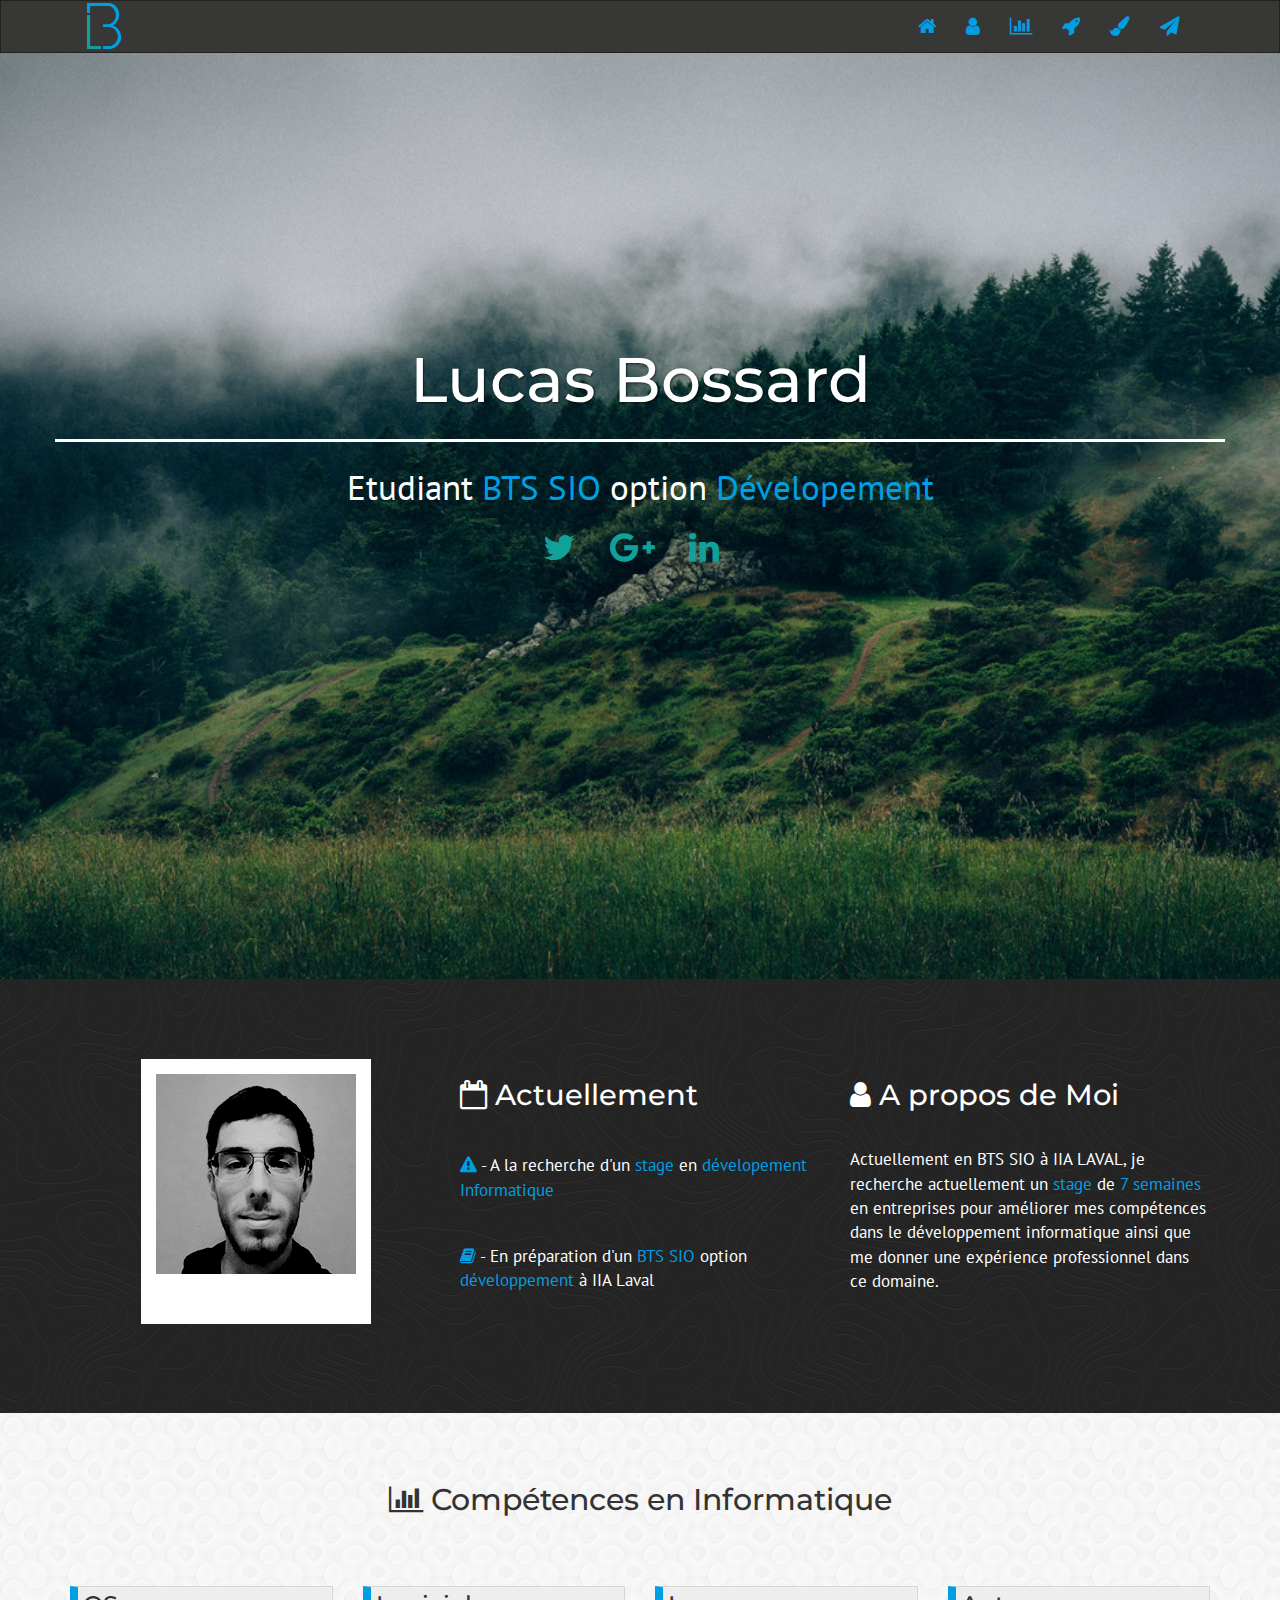
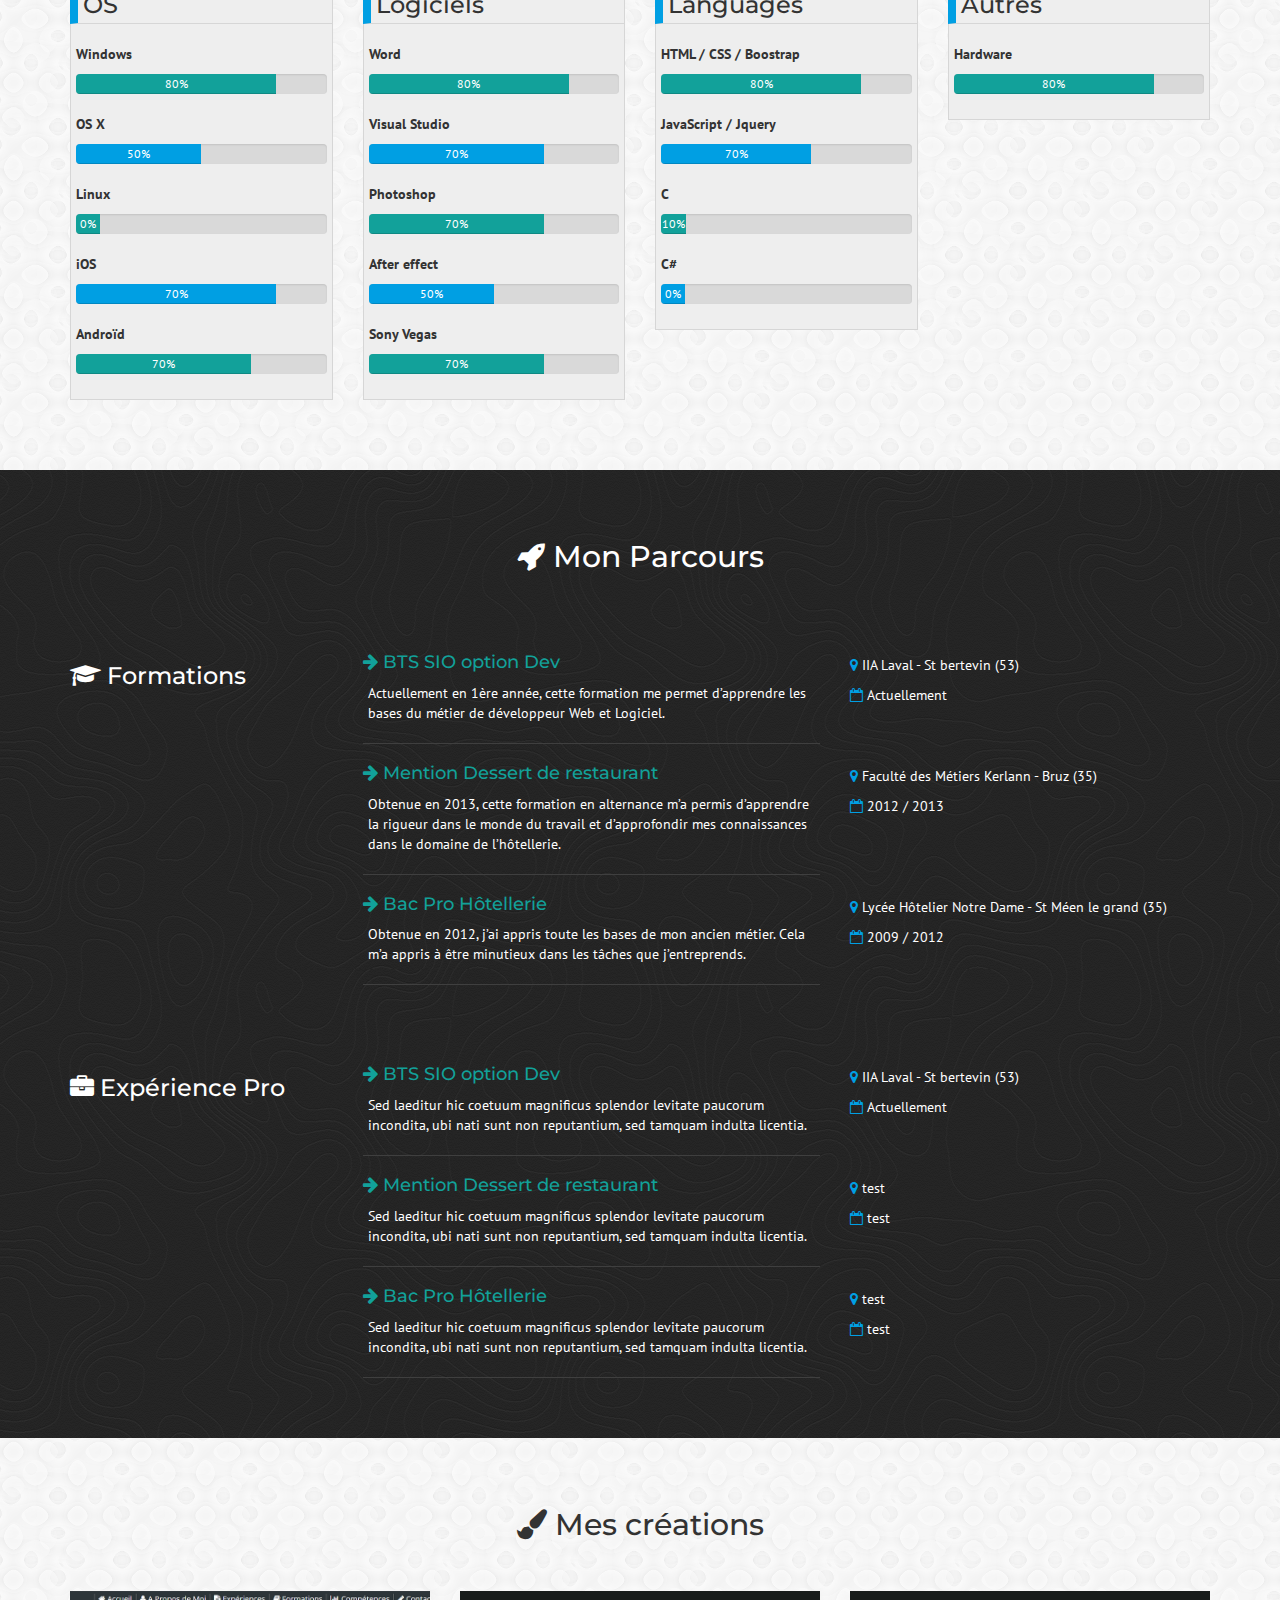
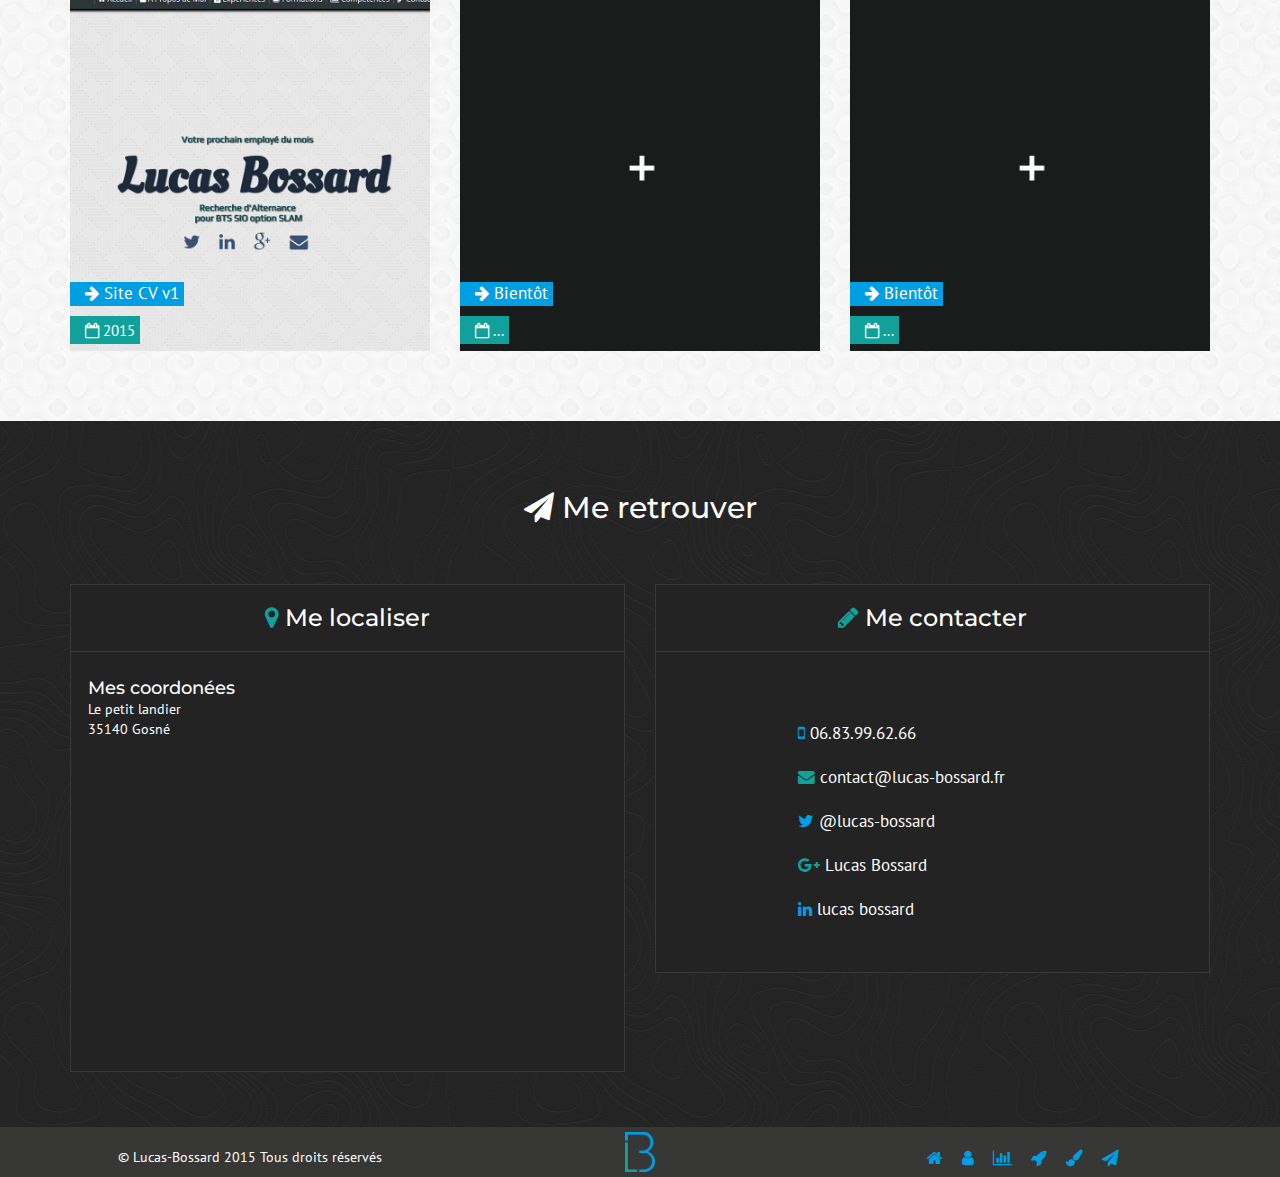
==== index.html @ b36c8147 "ajout ficher site" ====
﻿<!DOCTYPE html>

<html lang="fr-fr" xmlns="http://www.w3.org/1999/xhtml">
<head>
    <meta charset="utf-8" />
    <meta http-equiv="X-UA-Compatible" content="IE=edge">
    <meta name="viewport" content="width=device-width, initial-scale=1">
    <title>CV Lucas BOSSARD</title>
    <!-- Bootstrap -->
    <link href="lib/bootstrap/css/bootstrap.min.css" rel="stylesheet">
    <!-- Fontawesome-->
    <link rel="stylesheet" href="https://maxcdn.bootstrapcdn.com/font-awesome/4.4.0/css/font-awesome.min.css">
    <!-- CSS -->
    <link href="css/style.css" rel="stylesheet" />
    <!-- HTML5 shim and Respond.js for IE8 support of HTML5 elements and media queries -->
    <!-- WARNING: Respond.js doesn't work if you view the page via file:// -->
    <!--[if lt IE 9]>
      <script src="https://oss.maxcdn.com/html5shiv/3.7.2/html5shiv.min.js"></script>
      <script src="https://oss.maxcdn.com/respond/1.4.2/respond.min.js"></script>
    <![endif]-->

</head>
<body>
    <nav class="navbar navbar-inverse">
        <div class="container">
            <div class="container-fluid">
                <!-- Brand and toggle get grouped for better mobile display -->
                <div class="navbar-header">
                    <button type="button" class="navbar-toggle collapsed" data-toggle="collapse" data-target="#bs-example-navbar-collapse-1" aria-expanded="false">
                        <span class="sr-only">Toggle navigation</span>
                        <span class="icon-bar"></span>
                        <span class="icon-bar"></span>
                        <span class="icon-bar"></span>
                    </button>
                    <img src="img/logo.png" alt="logo" />
                </div>

                <!-- Collect the nav links, forms, and other content for toggling -->
                <div class="collapse navbar-collapse" id="bs-example-navbar-collapse-1">
                    <ul class="nav navbar-nav navbar-right">
                        <li><a href="#"><i class="fa fa-home"></i><span class="nav-lien-text">Accueil</span></a></li>
                        <li><a href="#profil"><i class="fa fa-user"></i><span class="nav-lien-text">Profil</span></a></li>
                        <li><a href="#skill"><i class="fa fa-bar-chart"></i><span class="nav-lien-text">Compétences</span></a></li>
                        <li><a href="#parcour"><i class="fa fa-rocket"></i><span class="nav-lien-text">Mon Parcours</span></i></a></li>
                        <li><a href="#creation"><i class="fa fa-paint-brush"></i><span class="nav-lien-text">Mes créations</span></i></a></li>
                        <li><a href="#contact"><i class="fa fa-paper-plane"></i><span class="nav-lien-text">Contacts</span></i></a></li>
                    </ul>
                </div><!-- /.navbar-collapse -->
            </div><!-- /.container-fluid -->
        </div>
    </nav>
    <section>
        <div id="intro">
            <div class="container">
                <div class="row">
                    <h1>Lucas Bossard</h1>
                    <div id="Acc-sous-titre">Etudiant <b>BTS SIO</b> option <b>Dévelopement</b></div>
                    <div class="col-md-offset-5 col-xs-offset-3 col-sm-offset-4">
                        <a href="#" class="acc-lien" id="twitter"><i class="fa fa-twitter"></i></a>
                        <a href="#" class="acc-lien" id="google"><i class="fa fa-google-plus"></i></a>
                        <a href="#" class="acc-lien" id="link"><i class="fa fa-linkedin"></i></a>
                    </div>
                </div>
            </div>
        </div>
        <div id="profil">
            <div class="container">
                <div class="row">

                    <div class="col-md-4 col-sm-6">
                        <div id="profil-img">
                            <img src="img/tete.png" alt="tête" />
                        </div>
                    </div>

                    <div class="col-md-4 col-sm-6 profil-act-all">
                        <h3><i class="fa fa-calendar-o"></i>   Actuellement</h3>
                        <div class="profil-act"><i class="fa fa-exclamation-triangle"></i> - A la recherche d'un <b>stage</b> en <b>dévelopement</b> <b>Informatique</b></div>
                        <div class="profil-act"><i class="fa fa-book"></i> - En préparation d'un <b>BTS SIO</b> option <b>développement</b> à IIA Laval</div>
                    </div>
                    <div class="col-md-4">
                        <h3><i class="fa fa-user"></i>   A propos de Moi</h3>
                        <p>Actuellement en BTS SIO à IIA LAVAL, je recherche actuellement un <b>stage</b> de <b>7 semaines</b> en entreprises pour améliorer mes compétences dans le développement informatique ainsi que me donner une expérience professionnel dans ce domaine.</p>
                    </div>

                </div>
            </div>
        </div>

        <div id="skill">
            <div class="container">
                <div class="row">
                    <h2><i class="fa fa-bar-chart"></i> Compétences en Informatique</h2>

                    <div class="col-md-3">
                        <h3>OS</h3>
                        <div class="skill-border">
                            <p><b>Windows</b></p>
                            <div class="progress">
                                <div class="bar1 progress-bar" role="progressbar" aria-valuenow="0" aria-valuemin="0" aria-valuemax="100" style="min-width: 2em; width:80%;">
                                    80%
                                </div>
                            </div>
                            <p><b>OS X</b></p>
                            <div class="progress">
                                <div class="bar2 progress-bar" role="progressbar" aria-valuenow="2" aria-valuemin="0" aria-valuemax="100" style="min-width: 2em; width: 50%;">
                                    50%
                                </div>
                            </div>
                            <p><b>Linux</b></p>
                            <div class="progress">
                                <div class="bar1 progress-bar" role="progressbar" aria-valuenow="0" aria-valuemin="0" aria-valuemax="100" style="min-width: 2em;">
                                    0%
                                </div>
                            </div>
                            <p><b>iOS</b></p>
                            <div class="progress">
                                <div class="bar2 progress-bar" role="progressbar" aria-valuenow="0" aria-valuemin="0" aria-valuemax="100" style="min-width: 2em; width:80%;">
                                    70%
                                </div>
                            </div>
                            <p><b>Androïd</b></p>
                            <div class="progress">
                                <div class="bar1 progress-bar" role="progressbar" aria-valuenow="0" aria-valuemin="0" aria-valuemax="100" style="min-width: 2em; width:70%;">
                                    70%
                                </div>
                            </div>
                        </div>
                    </div>

                    <div class="col-md-3">
                        <h3>Logiciels</h3>
                        <div class="skill-border">
                            <p><b>Word</b></p>
                            <div class="progress">
                                <div class="bar1 progress-bar" role="progressbar" aria-valuenow="0" aria-valuemin="0" aria-valuemax="100" style="min-width: 2em;width:80%;">
                                    80%
                                </div>
                            </div>
                            <p><b>Visual Studio</b></p>
                            <div class="progress">
                                <div class="bar2 progress-bar" role="progressbar" aria-valuenow="0" aria-valuemin="0" aria-valuemax="100" style="min-width: 2em;width:70%; ">
                                    70%
                                </div>
                            </div>
                            <p><b>Photoshop</b></p>
                            <div class="progress">
                                <div class="bar1 progress-bar" role="progressbar" aria-valuenow="0" aria-valuemin="0" aria-valuemax="100" style="min-width: 2em; width:70%;">
                                    70%
                                </div>
                            </div>
                            <p><b>After effect</b></p>
                            <div class="progress">
                                <div class="bar2 progress-bar" role="progressbar" aria-valuenow="0" aria-valuemin="0" aria-valuemax="100" style="min-width: 2em; width:50%;">
                                    50%
                                </div>
                            </div>
                            <p><b>Sony Vegas</b></p>
                            <div class="progress">
                                <div class="bar1 progress-bar" role="progressbar" aria-valuenow="0" aria-valuemin="0" aria-valuemax="100" style="min-width: 2em; width:70%;">
                                    70%
                                </div>
                            </div>
                        </div>
                    </div>

                    <div class="col-md-3">
                        <h3>Languages</h3>
                        <div class="skill-border">
                            <p><b>HTML / CSS / Boostrap</b></p>
                            <div class="progress">
                                <div class="bar1 progress-bar" role="progressbar" aria-valuenow="0" aria-valuemin="0" aria-valuemax="100" style="min-width: 2em; width:80%;">
                                    80%
                                </div>
                            </div>

                            <p><b>JavaScript / Jquery</b></p>
                            <div class="progress">
                                <div class="bar2 progress-bar" role="progressbar" aria-valuenow="0" aria-valuemin="0" aria-valuemax="100" style="min-width: 2em; width:60%">
                                    70%
                                </div>
                            </div>
                            <p><b>C</b></p>
                            <div class="progress">
                                <div class="bar1 progress-bar" role="progressbar" aria-valuenow="0" aria-valuemin="0" aria-valuemax="100" style="min-width: 2em; width:10%;">
                                    10%
                                </div>
                            </div>
                            <p><b>C#</b></p>
                            <div class="progress">
                                <div class="bar2 progress-bar" role="progressbar" aria-valuenow="0" aria-valuemin="0" aria-valuemax="100" style="min-width: 2em;">
                                    0%
                                </div>
                            </div>
                        </div>
                    </div>
                    <div class="col-md-3">
                        <h3>Autres</h3>
                        <div class="skill-border">
                            <p><b>Hardware</b></p>
                            <div class="progress">
                                <div class="bar1 progress-bar" role="progressbar" aria-valuenow="0" aria-valuemin="0" aria-valuemax="100" style="min-width: 2em;width:80%; ">
                                    80%
                                </div>
                            </div>
                        </div>
                    </div>
                </div>
            </div>
        </div>

        <div id="parcour">
            <div class="container">
                <div class="row">
                    <h2><i class="fa fa-rocket"></i> Mon Parcours</h2>
                    <!--Début formation-->
                    <div>
                        <div class="col-md-3">
                            <h3><i class="fa fa-graduation-cap"></i></i> Formations</h3>
                        </div>

                        <div class="col-md-5">
                            <h4><i class="fa fa-arrow-right"></i> BTS SIO option Dev</h4>
                            <p class="forma-descri">Actuellement en 1ère année, cette formation me permet d’apprendre les bases du métier de développeur Web et Logiciel.</p>
                        </div>
                        <div class="col-md-4">
                            <p class="forma-lieu"><i class="fa fa-map-marker"></i> IIA Laval - St bertevin (53)</p>
                            <p><i class="fa fa-calendar-o"></i> Actuellement</p>
                        </div>
                    </div>
                    <div>
                        <div class="col-md-offset-3 col-md-5">
                            <h4><i class="fa fa-arrow-right"></i> Mention Dessert de restaurant</h4>
                            <p class="forma-descri">Obtenue en 2013, cette formation en alternance m’a permis d’apprendre la rigueur dans le monde du travail et d’approfondir mes connaissances dans le domaine de l’hôtellerie.</p>
                        </div>
                        <div class="col-md-4">
                            <p class="forma-lieu"><i class="fa fa-map-marker"></i> Faculté des Métiers Kerlann - Bruz (35)</p>
                            <p><i class="fa fa-calendar-o"></i> 2012 / 2013</p>
                        </div>
                    </div>
                    <div>
                        <div class="col-md-offset-3 col-md-5">
                            <h4><i class="fa fa-arrow-right"></i> Bac Pro Hôtellerie</h4>
                            <p class="forma-descri">Obtenue en 2012, j’ai appris  toute les bases de mon ancien métier. Cela m’a appris à être minutieux dans les tâches que j’entreprends.</p>
                        </div>
                        <div class="col-md-4">
                            <p class="forma-lieu"><i class="fa fa-map-marker"></i> Lycée Hôtelier Notre Dame - St Méen le grand (35)</p>
                            <p><i class="fa fa-calendar-o"></i> 2009 / 2012</p>
                        </div>
                    </div>
                    <!--fin formation-->
                    <div class="clearfix"></div>
                    </br>
                    </br>
                    </br>
                    <!--début experience-->
                    <div>
                        <div class="col-md-3">
                            <h3><i class="fa fa-briefcase"></i> Expérience Pro</h3>
                        </div>
                        <div class="col-md-5">
                            <h4><i class="fa fa-arrow-right"></i> BTS SIO option Dev</h4>
                            <p class="forma-descri">Sed laeditur hic coetuum magnificus splendor levitate paucorum incondita, ubi nati sunt non reputantium, sed tamquam indulta licentia.</p>
                        </div>
                        <div class="col-md-4">
                            <p class="forma-lieu"><i class="fa fa-map-marker"></i> IIA Laval - St bertevin (53)</p>
                            <p><i class="fa fa-calendar-o"></i> Actuellement</p>
                        </div>
                    </div>
                    <div>
                        <div class="col-md-offset-3 col-md-5">
                            <h4><i class="fa fa-arrow-right"></i> Mention Dessert de restaurant</h4>
                            <p class="forma-descri">Sed laeditur hic coetuum magnificus splendor levitate paucorum incondita, ubi nati sunt non reputantium, sed tamquam indulta licentia.</p>
                        </div>
                        <div class="col-md-4">
                            <p class="forma-lieu"><i class="fa fa-map-marker"></i> test</p>
                            <p><i class="fa fa-calendar-o"></i> test</p>
                        </div>
                    </div>
                    <div>
                        <div class="col-md-offset-3 col-md-5">
                            <h4><i class="fa fa-arrow-right"></i> Bac Pro Hôtellerie</h4>
                            <p class="forma-descri">Sed laeditur hic coetuum magnificus splendor levitate paucorum incondita, ubi nati sunt non reputantium, sed tamquam indulta licentia.</p>
                        </div>
                        <div class="col-md-4">
                            <p class="forma-lieu"><i class="fa fa-map-marker"></i> test</p>
                            <p><i class="fa fa-calendar-o"></i> test</p>
                        </div>
                    </div>
                    <!-- fin experience-->
                </div>
            </div>
        </div>
        <div id="creation">
            <div class="container">
                <div class="row">
                    <h2><i class="fa fa-paint-brush"></i> Mes créations</h2>
                    <div class="col-md-4">
                        <div class="creation-item">
                            <img class="img-responsive" src="img/site.png" alt="1" />
                            <div class="creation-text-all">
                                <div class="creation-nom"><i class="fa fa-arrow-right"></i> Site CV v1</div>
                                <div class="clearfix"></div>
                                <div class="creation-date"><i class="fa fa-calendar-o"></i> 2015</div>
                                <div class="creation-descri">
                                    Lorem ipsum dolor sit amet,ing elit.
                                    Nunc non odio sit amet urna sodales imperdiet
                                    sit amet ac ex. Pros sit  Lit amet
                                </div>
                            </div>
                        </div>
                    </div>
                    <div class="col-md-4">
                        <div class="creation-item">
                            <img class="img-responsive" src="img/avenir.png" alt="1" />
                            <div class="creation-text-all">
                                <div class="creation-nom"><i class="fa fa-arrow-right"></i> Bientôt</div>
                                <div class="clearfix"></div>
                                <div class="creation-date"><i class="fa fa-calendar-o"></i> ...</div>
                                <div class="creation-descri">
                                    Coming Soon ...
                                </div>
                            </div>
                        </div>
                    </div>
                    <div class="col-md-4">
                        <div class="creation-item">
                            <img class="img-responsive" src="img/avenir.png" alt="1" />
                            <div class="creation-text-all">
                                <div class="creation-nom"><i class="fa fa-arrow-right"></i> Bientôt</div>
                                <div class="clearfix"></div>
                                <div class="creation-date"><i class="fa fa-calendar-o"></i> ...</div>
                                <div class="creation-descri">
                                    Coming Soon ...
                                </div>
                            </div>
                        </div>
                    </div>
                </div>
            </div>
        </div>
        <div id="contact">
            <div class="container">
                <div class="row">
                    <h2><i class="fa fa-paper-plane"></i> Me retrouver</h2>

                    <div class="col-md-6">
                        <h3><i class="fa fa-map-marker"></i> Me localiser</h3>
                        <div class="contact-cont">
                            <div class="contact-text">
                                <h4>Mes coordonées</h4>
                                <p>Le petit landier</p>
                                <p>35140 Gosné</p>
                            </div>
                            <iframe src="https://www.google.com/maps/embed?pb=!1m18!1m12!1m3!1d2657.2709445909522!2d-1.4498366840976735!3d48.2399115520065!2m3!1f0!2f0!3f0!3m2!1i1024!2i768!4f13.1!3m3!1m2!1s0x480ece0625daecbb%3A0x47444534b728ec33!2sLe+Petit+Landier%2C+35140+Gosne!5e0!3m2!1sfr!2sfr!4v1449610324916" width="100%" height="300" frameborder="0" style="border:0" allowfullscreen></iframe>
                        </div>
                    </div>

                    <div class="col-md-6">
                        <h3><i class="fa fa-pencil"></i> Me contacter</h3>
                        <div class="contact-cont cont2">
                            <a href="#"><i class="fa fa-mobile contact-color1"></i> 06.83.99.62.66</a>
                            <a href="#"><i class="fa fa-envelope contact-color2"></i> contact@lucas-bossard.fr</a>
                            <a href="#"><i class="fa fa-twitter contact-color1"></i> @lucas-bossard</a>
                            <a href="#"><i class="fa fa-google-plus contact-color2"></i> Lucas Bossard</a>
                            <a href="#"><i class="fa fa-linkedin  contact-color1"></i> lucas bossard</a>
                        </div>
                    </div>

                </div>
            </div>
        </div>
    </section>
    <footer>
        <div class="container">
            <div class="row">
                <div class="col-md-4">
                    <div class="foot-text">© Lucas-Bossard 2015 Tous droits réservés</div>
                </div>
                <div class="col-md-4">
                    <img src="img/logo.png" alt=" logo" />
                </div>
                <div class="col-md-4">
                    <div class="foot-text">
                        <a href="#" class="footer-menu"><i class="fa fa-home"></i></a>
                        <a href="#" class="footer-menu"><i class="fa fa-user"></i></a>
                        <a href="#" class="footer-menu"><i class="fa fa-bar-chart"></i></a>
                        <a href="#" class="footer-menu"><i class="fa fa-rocket"></i></a>
                        <a href="#" class="footer-menu"><i class="fa fa-paint-brush"></i></a>
                        <a href="#" class="footer-menu"><i class="fa fa-paper-plane"></i></a>
                    </div>
                </div>
            </div>
        </div>
    </footer>






    <!-- jQuery (necessary for Bootstrap's JavaScript plugins) -->
    <script src="https://ajax.googleapis.com/ajax/libs/jquery/1.11.3/jquery.min.js"></script>
    <!-- Include all compiled plugins (below), or include individual files as needed -->
    <script src="lib/bootstrap/js/bootstrap.min.js"></script>
</body>
</html>
---- css/style.css ----
﻿/*Police d'écriture*/
@import url(https://fonts.googleapis.com/css?family=PT+Sans); /*Général*/
@import url(https://fonts.googleapis.com/css?family=Montserrat); /*titre*/

body, span {
    font-size: 14px;
    font-family: 'PT Sans', sans-serif;
}

h1, h2, h3, h4, h5 {
    font-family: 'Montserrat', sans-serif;
}
/*Header Nav*/

.navbar {
    margin: 0;
    position: fixed;
    width: 100%;
    z-index: 20;
}

.navbar-inverse {
    background-color: rgb(55,55,54);
    border-color: rgb(33,33,32);
}

nav img {
    height: 50px;
    padding:2px;
}

.navbar-inverse .navbar-nav > li > a {
    color: rgb(0,159,227);
    font-size: 1.4em;
}

.navbar-inverse .navbar-nav > li:hover > a {
    color: rgb(18,161,154);
    background-color: #272727;
}

.navbar .nav-lien-text {
    padding-left: 20px;
}
/*Introduction*/
#intro {
    background-color: grey;
    background: url("../img/fond1.jpg") no-repeat center;
    background-size: cover;
    color: white;
}

    #intro h1 {
        text-align: center;
        padding-bottom: 25px;
        font-size: 4.5em;
        border-bottom: 3px solid white;
        text-shadow: 1px 1px 2px rgba(0, 0, 0, 0.62);
        -webkit-font-smoothing: antialiased;
    }

    #intro #Acc-sous-titre {
        text-align: center;
        font-size: 2.5em;
        font-family: 'PT Sans', sans-serif;
        margin-top: 20px;
        margin-bottom: 10px;
    }

        #intro #Acc-sous-titre b {
            font-weight: normal;
            color: rgb(0,159,227);
        }

    #intro .acc-lien {
        text-align: center;
        font-size: 2.5em;
        margin-right: 30px;
        color: rgb(18,161,154);
    }

    #intro #twitter:hover {
        color: #359DFA;
    }

    #intro #google:hover {
        color: red;
    }

    #intro #link:hover {
        color: #0D37EC;
    }

/*Profil*/

#profil {
    padding-bottom: 80px;
    background: url("../img/fond2.png");
    background-color: black;
    color: white;
}

    #profil img {
        background-color: white;
        padding: 15px 15px 50px 15px;
    }

    #profil h3 {
        font-size: 1.8em;
    }

    #profil p, #profil div {
        font-size: 1.05em;
    }

    #profil b {
        font-weight: normal;
        color: rgb(0,159,227);
    }

    #profil p {
        margin-top: 36px;
    }

.profil-act-all {
    padding-bottom: 40px;
}

.profil-act {
    margin-top: 42px;
}

    .profil-act i {
        color: rgb(0,159,227);
    }


/*Skill*/
#skill {
    background: url("../img/fond3.png");
    padding-bottom: 50px;
}

    #skill h2 {
        text-align: center;
        margin-top: 70px;
        margin-bottom: 70px;
    }

    #skill h3 {
        margin: 0;
        border: 1px solid #D6D6D6;
        background-color: #EEEEEE;
        border-left: 8px solid rgb(0,159,227);
        padding: 5px;
    }

.skill-border {
    padding: 5px;
    padding-top: 20px;
    border: 1px solid #D6D6D6;
    background-color: #EEEEEE;
    border-top: 0;
    margin-bottom: 20px;
}


/*couleur bar*/
.progress {
    background-color: #D9D9D9;
}

    .progress .bar1 {
        background-color: rgb(18,161,154);
    }

    .progress .bar2 {
        background-color: rgb(0,159,227);
    }

/*formation*/
#parcour {
    background: url("../img/fond2.png");
    background-color: black;
    color: white;
    padding-bottom: 50px;
}

    #parcour h2 {
        text-align: center;
        margin-top: 70px;
        margin-bottom: 70px;
    }

    #parcour .forma-descri {
        border-bottom: 1px solid #3F3F3F;
        padding: 5px;
        padding-top: 0;
        padding-bottom: 20px;
    }

    #parcour .forma-lieu {
        margin-top: 12px;
    }

    #parcour h4 {
        color: rgb(18,161,154);
        ;
    }

    #parcour p i {
        color: rgb(0,159,227);
    }

/*Mes Créations*/
#creation {
    padding-top: 50px;
    padding-bottom: 50px;
    background: url("../img/fond3.png");
}

    #creation h2 {
        text-align: center;
        margin-bottom: 50px;
    }


.creation-item {
    position: relative;
    overflow: hidden;
    margin-bottom: 20px;

}

.creation-text-all {
    color: white;
    position: absolute;
    top: 81%; /*25%*/
    transition-property: top;
    transition-duration: 1s;
    width:100%;

}

@media (max-width: 1200px) {
    .creation-text-all {
        top: 77%; /*25%*/
        transition-property: top;
        transition-duration: 1s;
        width: 100%;
    }
}

.creation-item:hover .creation-text-all {
    top: 25%;
    transition-property: top;
    transition-duration: 1s;
}

.creation-item img {
    transform: scale(1);
    transition-duration: 1s;
    transition-property: transform;
}

.creation-item:hover img {
    transform: scale(1.5) rotate(10deg);
    transition-duration: 1s;
    transition-property: transform;
}



.creation-nom {
    display: inline-block;
    background-color: rgb(0,159,227);
    padding-right: 5px;
    padding-left: 15px;
    margin-bottom: 10px;
    font-size: 1.2em;
}

.creation-date {
    display: inline-block;
    background-color: rgb(18,161,154);
    padding: 3px;
    padding-right: 5px;
    padding-left: 15px;
    font-size: 1.1em;
    margin-bottom: 10px;
}

.creation-descri {
    background-color: rgba(0,0,0,0.8);
    padding: 10px;
    padding-bottom: 1000px;
    border-top: 2px solid rgb(0,159,227);
}
/*Contact*/
#contact {
    background: url("../img/fond2.png");
    color: white;
    padding-top: 50px;
    padding-bottom: 50px;
}

    #contact h2 {
        text-align: center;
        padding-bottom: 50px;
    }

    #contact h4 {
        margin: 0;
    }

    #contact h3 i {
        color: rgb(18,161,154);
    }

    #contact h3 {
        text-align: center;
        padding: 20px;
        border: 1px solid #393939;
        background-color: #232323;
        margin: 0;
    }

.contact-cont {
    border: 1px solid #393939;
    background-color: #232323;
    border-top: none;
    padding: 7px;
    margin-bottom:5px;
}

    .contact-cont iframe {
        margin-top: 20px;
    }

.contact-text {
    margin-left: 10px;
    margin-top: 20px;
}

    .contact-text p {
        margin: 0px;
    }

.contact-cont a {
    display: block;
    font-size: 1.2em;
    color: white;
    margin-left: 25%;
    margin-top: 20px;
}

.contact-color1 {
    color: rgb(0,159,227);
}

.contact-color2 {
    color: rgb(18,161,154);
}

.cont2 {
    padding-top: 50px;
    padding-bottom: 50px;
}

/*Responssive*/
@media (min-width: 768px) {
    /*header*/
    .navbar {
        border-radius: 0;
    }

        .navbar .nav-lien-text {
            display: none;
        }

    nav img {
        margin-right: 10px;
    }
    /*intro*/
    #intro {
        padding-bottom: 407px;
    }

        #intro h1 {
            margin-top: 345px;
        }
    /*Profil*/
    #profil {
        padding-top: 80px;
    }

        #profil img {
            margin-left: 71px;
        }
}

/*footer*/
footer {
    background-color: rgb(55,55,54);
    color:white;
}

    footer img {
        height: 50px;
        padding-top:5px;
        padding-bottom:5px;
    }

    footer div {
        text-align: center;
    }
.foot-text{
    padding-top:20px;
}
.footer-menu{
    display:inline-block;
    color:rgb(0,159,227);
    font-size:1.2em;
    margin-right:15px;
}
.footer-menu:hover{
    color:rgb(18,161,154);
}
@media(max-width: 990px) {
    /*parcour*/
    #parcour .forma-descri {
        border-bottom: none;
        padding-bottom: 5px;
    }
}

@media (max-width: 768px) {
    /*intro*/
    #intro {
        padding-bottom: 105px;
    }

        #intro h1 {
            margin-top: 145px;
        }
    /*Profil*/
    #profil {
        padding-top: 20px;
        padding-bottom: 20px;
    }

        #profil img {
            margin-left: 20px;
        }
}
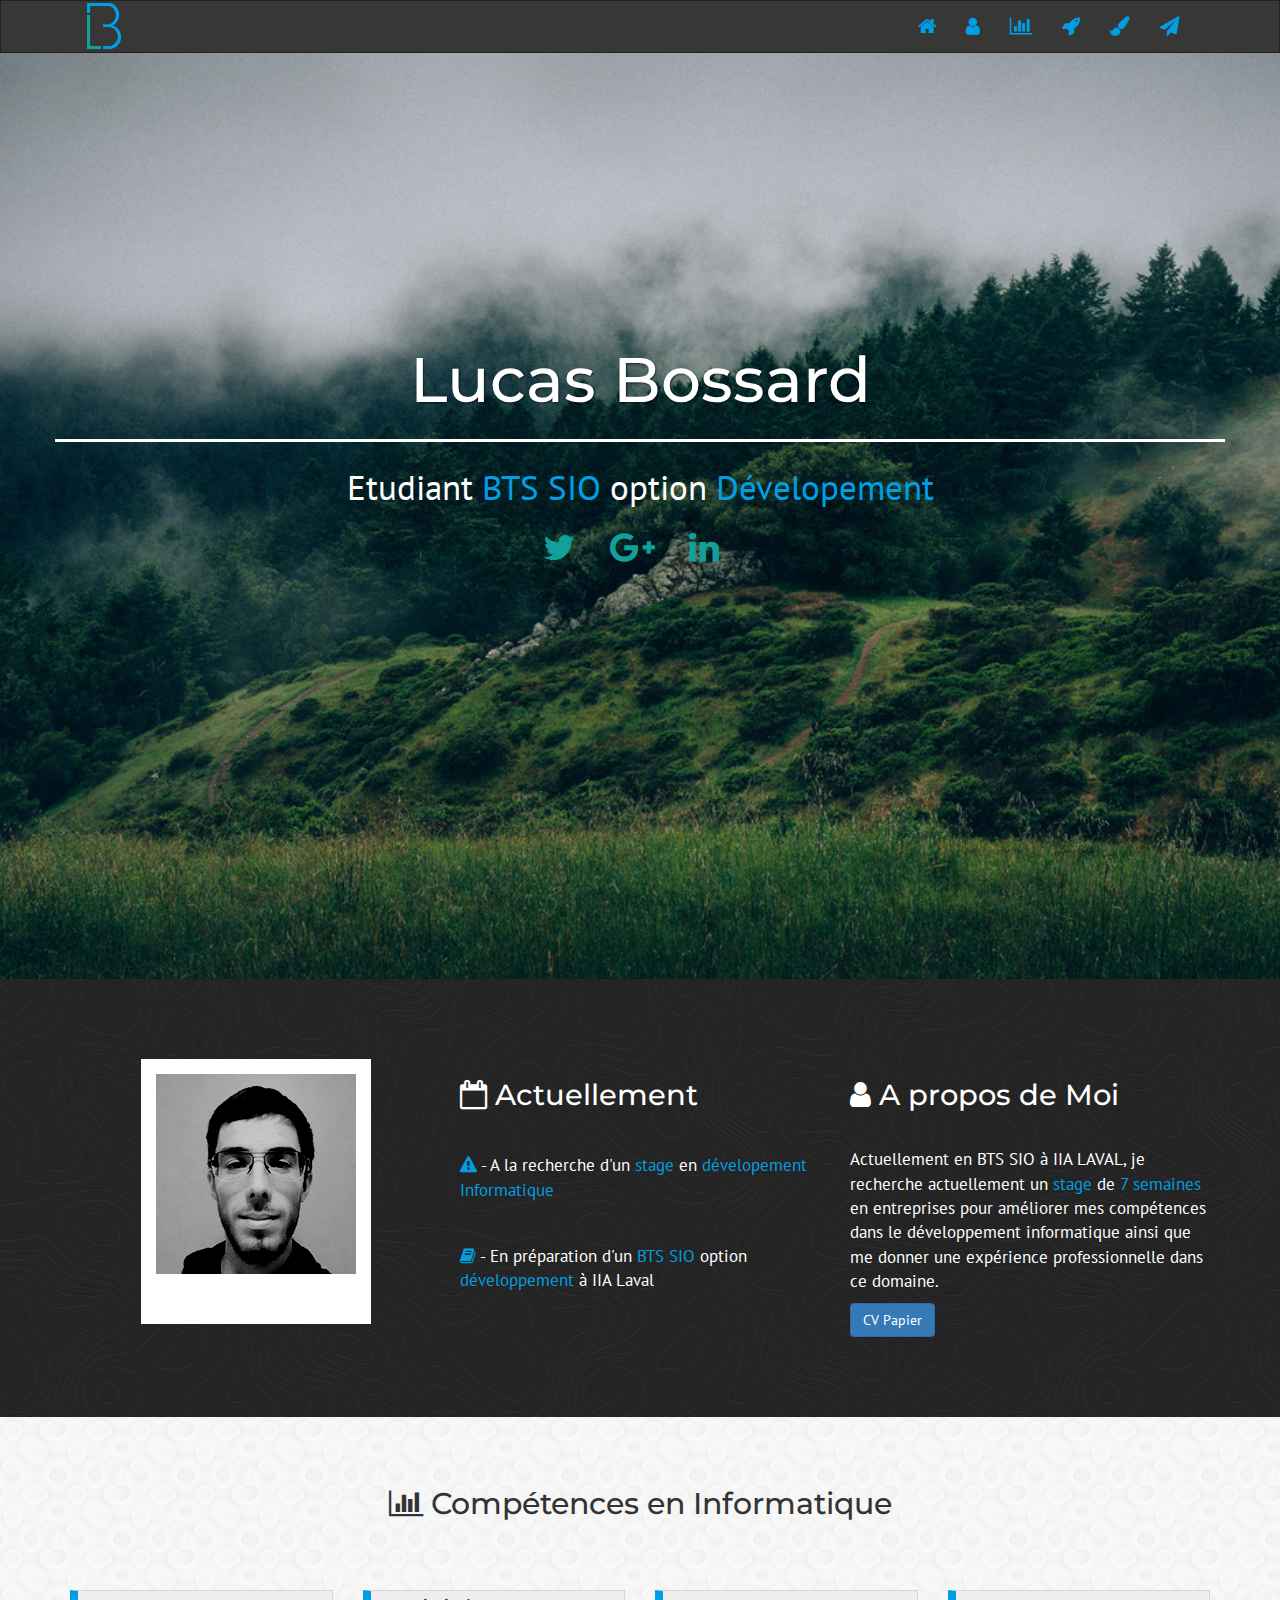
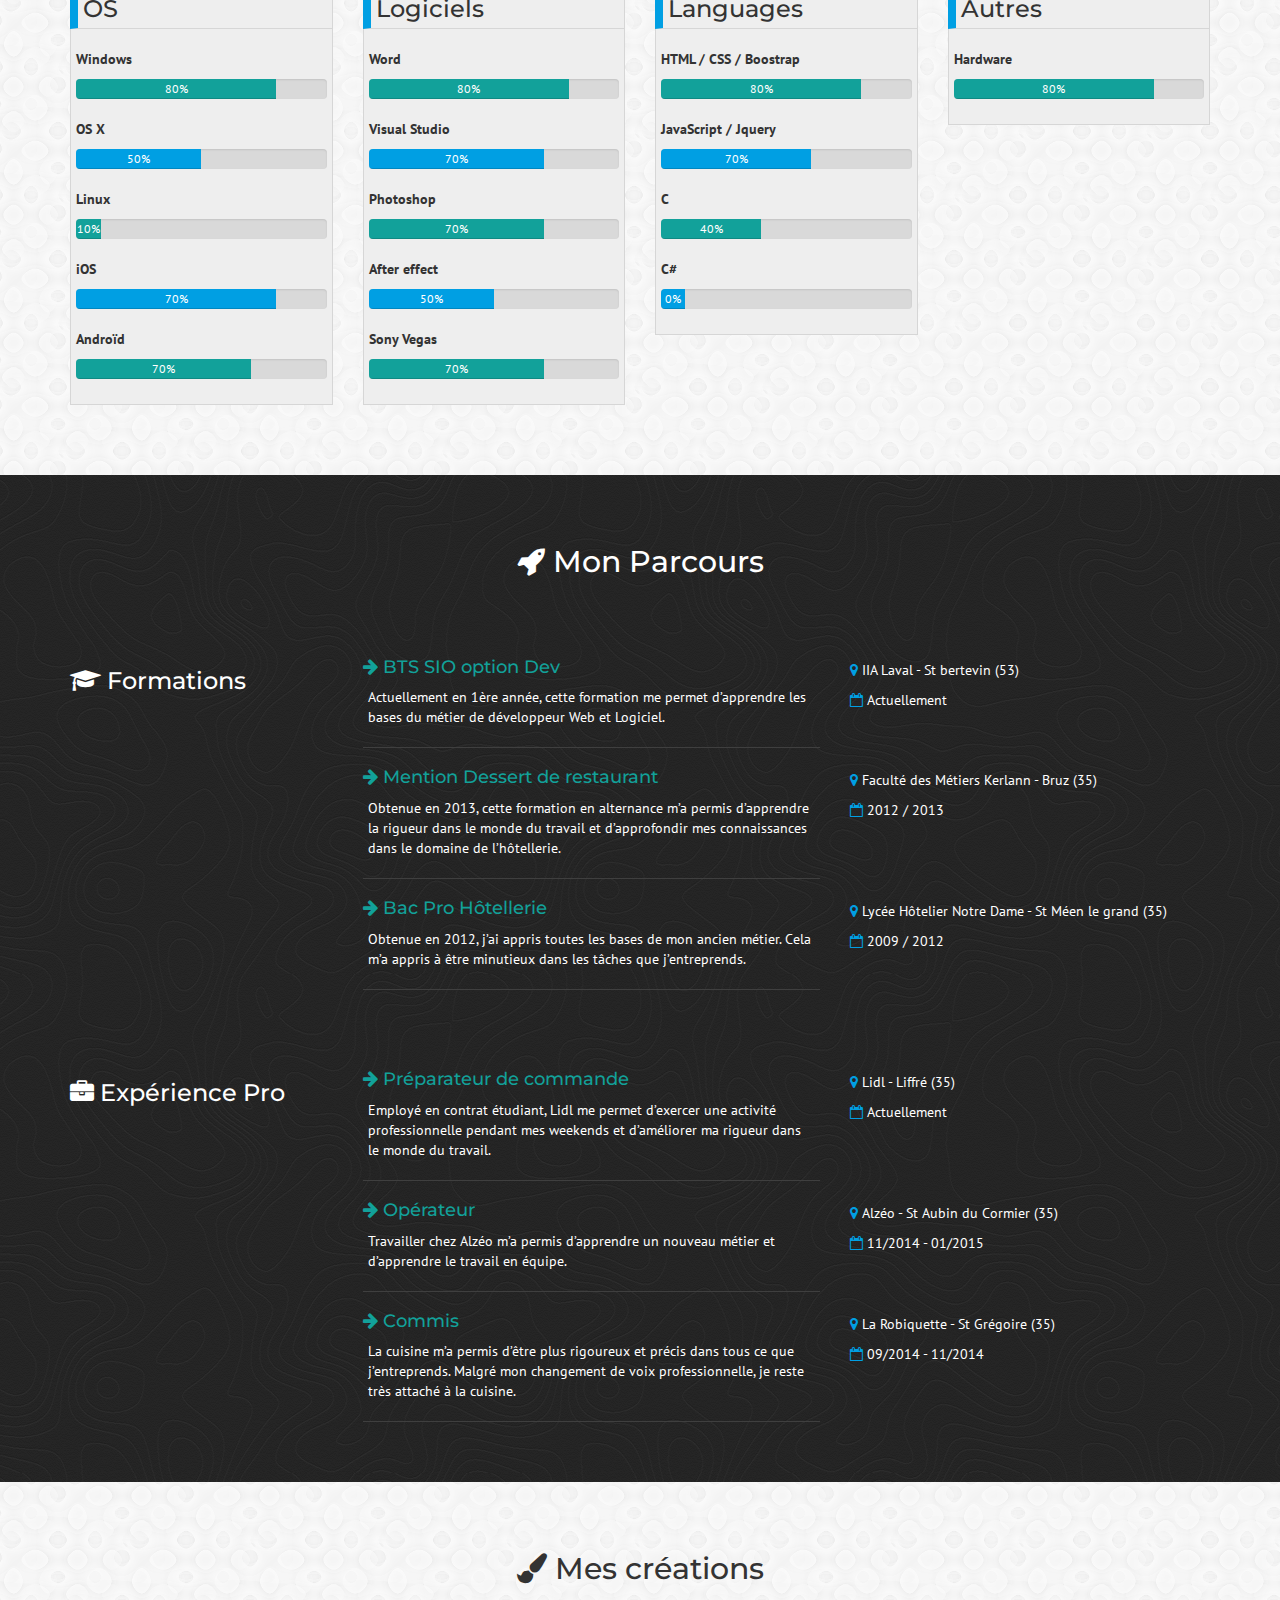
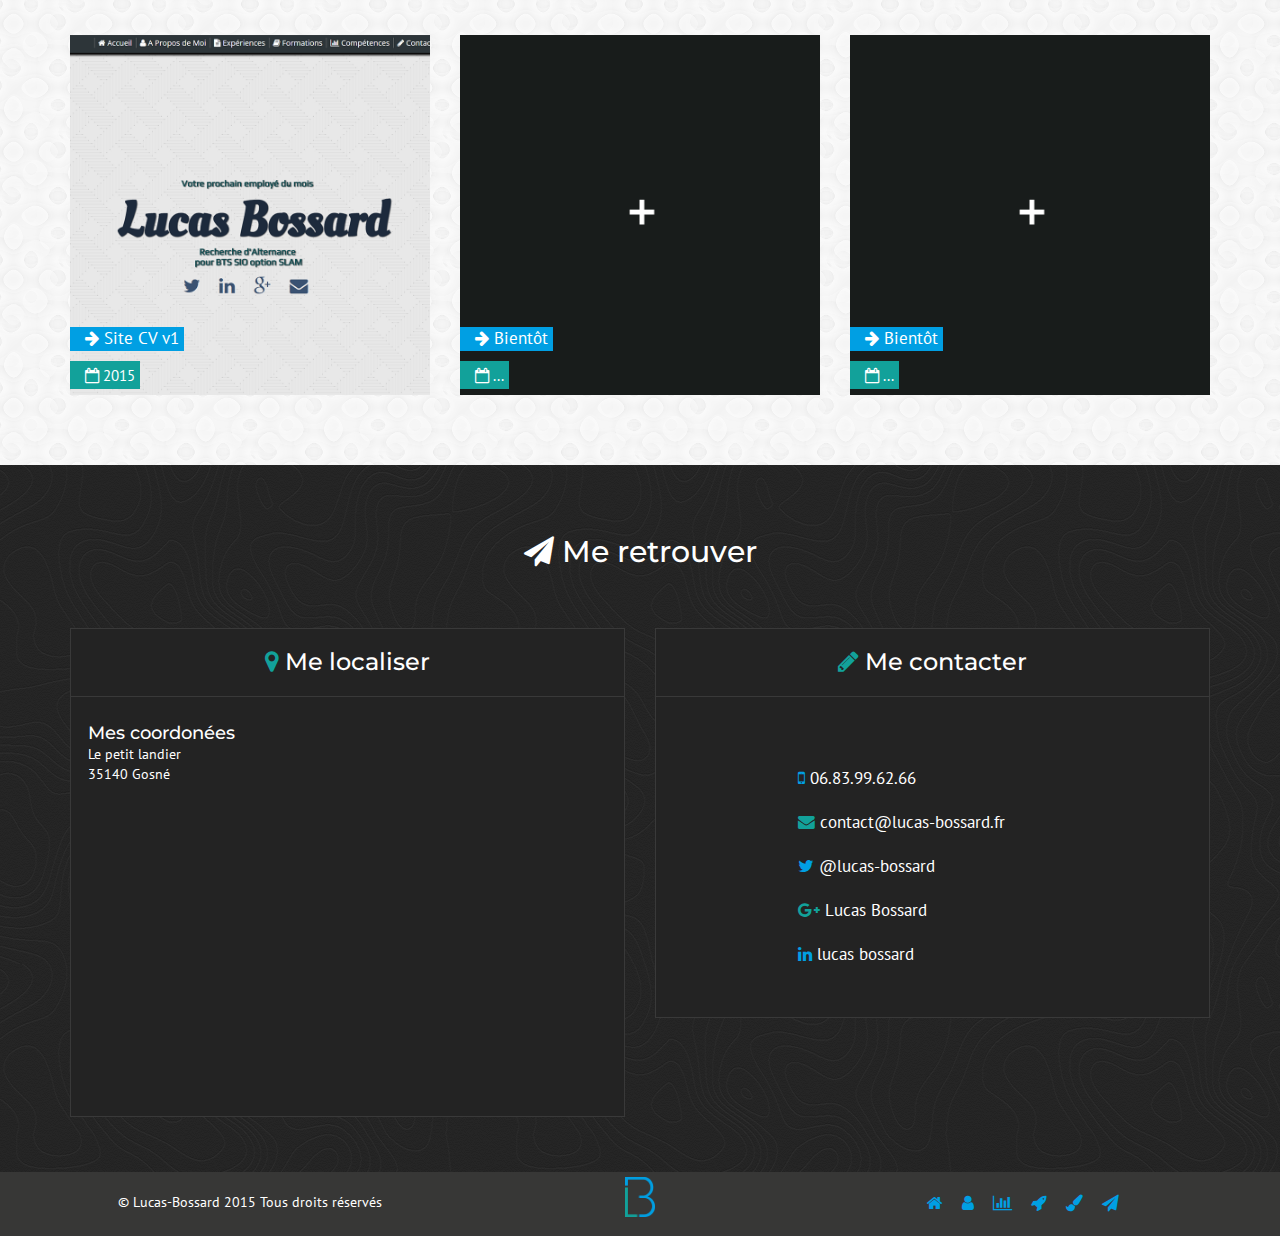
==== commit 4e4affad: "Fin V2 site cv" ====
--- a/index.html
+++ b/index.html
@@ -6,6 +6,8 @@
     <meta http-equiv="X-UA-Compatible" content="IE=edge">
     <meta name="viewport" content="width=device-width, initial-scale=1">
     <title>CV Lucas BOSSARD</title>
+    <!--Icon-->
+    <link rel="icon" href="img/favicon.ico" />
     <!-- Bootstrap -->
     <link href="lib/bootstrap/css/bootstrap.min.css" rel="stylesheet">
     <!-- Fontawesome-->
@@ -41,9 +43,9 @@
                         <li><a href="#"><i class="fa fa-home"></i><span class="nav-lien-text">Accueil</span></a></li>
                         <li><a href="#profil"><i class="fa fa-user"></i><span class="nav-lien-text">Profil</span></a></li>
                         <li><a href="#skill"><i class="fa fa-bar-chart"></i><span class="nav-lien-text">Compétences</span></a></li>
-                        <li><a href="#parcour"><i class="fa fa-rocket"></i><span class="nav-lien-text">Mon Parcours</span></i></a></li>
-                        <li><a href="#creation"><i class="fa fa-paint-brush"></i><span class="nav-lien-text">Mes créations</span></i></a></li>
-                        <li><a href="#contact"><i class="fa fa-paper-plane"></i><span class="nav-lien-text">Contacts</span></i></a></li>
+                        <li><a href="#parcour"><i class="fa fa-rocket"></i><span class="nav-lien-text">Mon Parcours</span></a></li>
+                        <li><a href="#creation"><i class="fa fa-paint-brush"></i><span class="nav-lien-text">Mes créations</span></a></li>
+                        <li><a href="#contact"><i class="fa fa-paper-plane"></i><span class="nav-lien-text">Contacts</span></a></li>
                     </ul>
                 </div><!-- /.navbar-collapse -->
             </div><!-- /.container-fluid -->
@@ -56,9 +58,9 @@
                     <h1>Lucas Bossard</h1>
                     <div id="Acc-sous-titre">Etudiant <b>BTS SIO</b> option <b>Dévelopement</b></div>
                     <div class="col-md-offset-5 col-xs-offset-3 col-sm-offset-4">
-                        <a href="#" class="acc-lien" id="twitter"><i class="fa fa-twitter"></i></a>
-                        <a href="#" class="acc-lien" id="google"><i class="fa fa-google-plus"></i></a>
-                        <a href="#" class="acc-lien" id="link"><i class="fa fa-linkedin"></i></a>
+                        <a href="https://twitter.com/Lucas_Bossard" class="acc-lien" id="twitter"><i class="fa fa-twitter"></i></a>
+                        <a href="https://plus.google.com/u/0/107921692952662164627" class="acc-lien" id="google"><i class="fa fa-google-plus"></i></a>
+                        <a href="https://www.linkedin.com/in/lucas-bossard-189065b5?trk=hp-identity-name" class="acc-lien" id="link"><i class="fa fa-linkedin"></i></a>
                     </div>
                 </div>
             </div>
@@ -77,10 +79,12 @@
                         <h3><i class="fa fa-calendar-o"></i>   Actuellement</h3>
                         <div class="profil-act"><i class="fa fa-exclamation-triangle"></i> - A la recherche d'un <b>stage</b> en <b>dévelopement</b> <b>Informatique</b></div>
                         <div class="profil-act"><i class="fa fa-book"></i> - En préparation d'un <b>BTS SIO</b> option <b>développement</b> à IIA Laval</div>
+
                     </div>
                     <div class="col-md-4">
                         <h3><i class="fa fa-user"></i>   A propos de Moi</h3>
-                        <p>Actuellement en BTS SIO à IIA LAVAL, je recherche actuellement un <b>stage</b> de <b>7 semaines</b> en entreprises pour améliorer mes compétences dans le développement informatique ainsi que me donner une expérience professionnel dans ce domaine.</p>
+                        <p>Actuellement en BTS SIO à IIA LAVAL, je recherche actuellement un <b>stage</b> de <b>7 semaines</b> en entreprises pour améliorer mes compétences dans le développement informatique ainsi que me donner une expérience professionnelle dans ce domaine.</p>
+                        <a class="btn btn-primary" href="DL/cv_lucas_bossard.pdf">CV Papier</a>
                     </div>
 
                 </div>
@@ -109,8 +113,8 @@
                             </div>
                             <p><b>Linux</b></p>
                             <div class="progress">
-                                <div class="bar1 progress-bar" role="progressbar" aria-valuenow="0" aria-valuemin="0" aria-valuemax="100" style="min-width: 2em;">
-                                    0%
+                                <div class="bar1 progress-bar" role="progressbar" aria-valuenow="0" aria-valuemin="0" aria-valuemax="100" style="min-width: 2em; width:10%;">
+                                    10%
                                 </div>
                             </div>
                             <p><b>iOS</b></p>
@@ -182,8 +186,8 @@
                             </div>
                             <p><b>C</b></p>
                             <div class="progress">
-                                <div class="bar1 progress-bar" role="progressbar" aria-valuenow="0" aria-valuemin="0" aria-valuemax="100" style="min-width: 2em; width:10%;">
-                                    10%
+                                <div class="bar1 progress-bar" role="progressbar" aria-valuenow="0" aria-valuemin="0" aria-valuemax="100" style="min-width: 2em; width:40%;">
+                                    40%
                                 </div>
                             </div>
                             <p><b>C#</b></p>
@@ -216,7 +220,7 @@
                     <!--Début formation-->
                     <div>
                         <div class="col-md-3">
-                            <h3><i class="fa fa-graduation-cap"></i></i> Formations</h3>
+                            <h3><i class="fa fa-graduation-cap"></i> Formations</h3>
                         </div>
 
                         <div class="col-md-5">
@@ -241,7 +245,7 @@
                     <div>
                         <div class="col-md-offset-3 col-md-5">
                             <h4><i class="fa fa-arrow-right"></i> Bac Pro Hôtellerie</h4>
-                            <p class="forma-descri">Obtenue en 2012, j’ai appris  toute les bases de mon ancien métier. Cela m’a appris à être minutieux dans les tâches que j’entreprends.</p>
+                            <p class="forma-descri">Obtenue en 2012, j’ai appris  toutes les bases de mon ancien métier. Cela m’a appris à être minutieux dans les tâches que j’entreprends.</p>
                         </div>
                         <div class="col-md-4">
                             <p class="forma-lieu"><i class="fa fa-map-marker"></i> Lycée Hôtelier Notre Dame - St Méen le grand (35)</p>
@@ -250,41 +254,43 @@
                     </div>
                     <!--fin formation-->
                     <div class="clearfix"></div>
-                    </br>
-                    </br>
-                    </br>
+                    <br />
+                    <br />
+                    <br />
                     <!--début experience-->
                     <div>
                         <div class="col-md-3">
                             <h3><i class="fa fa-briefcase"></i> Expérience Pro</h3>
                         </div>
                         <div class="col-md-5">
-                            <h4><i class="fa fa-arrow-right"></i> BTS SIO option Dev</h4>
-                            <p class="forma-descri">Sed laeditur hic coetuum magnificus splendor levitate paucorum incondita, ubi nati sunt non reputantium, sed tamquam indulta licentia.</p>
-                        </div>
-                        <div class="col-md-4">
-                            <p class="forma-lieu"><i class="fa fa-map-marker"></i> IIA Laval - St bertevin (53)</p>
+                            <h4><i class="fa fa-arrow-right"></i> Préparateur de commande</h4>
+                            <p class="forma-descri">Employé en contrat étudiant, Lidl me permet d’exercer une activité professionnelle pendant mes weekends et d’améliorer ma rigueur dans le monde du travail.</p>
+                        </div>
+                        <div class="col-md-4">
+                            <p class="forma-lieu"><i class="fa fa-map-marker"></i> Lidl - Liffré (35)</p>
                             <p><i class="fa fa-calendar-o"></i> Actuellement</p>
                         </div>
                     </div>
+
                     <div>
                         <div class="col-md-offset-3 col-md-5">
-                            <h4><i class="fa fa-arrow-right"></i> Mention Dessert de restaurant</h4>
-                            <p class="forma-descri">Sed laeditur hic coetuum magnificus splendor levitate paucorum incondita, ubi nati sunt non reputantium, sed tamquam indulta licentia.</p>
-                        </div>
-                        <div class="col-md-4">
-                            <p class="forma-lieu"><i class="fa fa-map-marker"></i> test</p>
-                            <p><i class="fa fa-calendar-o"></i> test</p>
-                        </div>
-                    </div>
+                            <h4><i class="fa fa-arrow-right"></i> Opérateur</h4>
+                            <p class="forma-descri">Travailler chez Alzéo m’a permis d’apprendre un nouveau métier et d’apprendre le travail en équipe. </p>
+                        </div>
+                        <div class="col-md-4">
+                            <p class="forma-lieu"><i class="fa fa-map-marker"></i> Alzéo - St Aubin du Cormier (35)</p>
+                            <p><i class="fa fa-calendar-o"></i> 11/2014 - 01/2015</p>
+                        </div>
+                    </div>
+
                     <div>
                         <div class="col-md-offset-3 col-md-5">
-                            <h4><i class="fa fa-arrow-right"></i> Bac Pro Hôtellerie</h4>
-                            <p class="forma-descri">Sed laeditur hic coetuum magnificus splendor levitate paucorum incondita, ubi nati sunt non reputantium, sed tamquam indulta licentia.</p>
-                        </div>
-                        <div class="col-md-4">
-                            <p class="forma-lieu"><i class="fa fa-map-marker"></i> test</p>
-                            <p><i class="fa fa-calendar-o"></i> test</p>
+                            <h4><i class="fa fa-arrow-right"></i> Commis</h4>
+                            <p class="forma-descri">La cuisine m’a permis d’être plus rigoureux et précis dans tous ce que j’entreprends. Malgré mon changement de voix professionnelle, je reste très attaché à la cuisine. </p>
+                        </div>
+                        <div class="col-md-4">
+                            <p class="forma-lieu"><i class="fa fa-map-marker"></i> La Robiquette - St Grégoire (35)</p>
+                            <p><i class="fa fa-calendar-o"></i> 09/2014 - 11/2014</p>
                         </div>
                     </div>
                     <!-- fin experience-->
@@ -303,9 +309,9 @@
                                 <div class="clearfix"></div>
                                 <div class="creation-date"><i class="fa fa-calendar-o"></i> 2015</div>
                                 <div class="creation-descri">
-                                    Lorem ipsum dolor sit amet,ing elit.
-                                    Nunc non odio sit amet urna sodales imperdiet
-                                    sit amet ac ex. Pros sit  Lit amet
+                                    Mon premier site personnel m'a permis d'apprendre les bases de l'HTML et du CSS. Le site Open Class Rooms m'a beaucoup aidé pour arriver à ce résultat.<br />
+
+                                    <a class="btn btn-primary" href="site/v1/index.html">Site CV v1</a>
                                 </div>
                             </div>
                         </div>
@@ -360,10 +366,10 @@
                         <h3><i class="fa fa-pencil"></i> Me contacter</h3>
                         <div class="contact-cont cont2">
                             <a href="#"><i class="fa fa-mobile contact-color1"></i> 06.83.99.62.66</a>
-                            <a href="#"><i class="fa fa-envelope contact-color2"></i> contact@lucas-bossard.fr</a>
-                            <a href="#"><i class="fa fa-twitter contact-color1"></i> @lucas-bossard</a>
-                            <a href="#"><i class="fa fa-google-plus contact-color2"></i> Lucas Bossard</a>
-                            <a href="#"><i class="fa fa-linkedin  contact-color1"></i> lucas bossard</a>
+                            <a href="mailto:contact@lucas-bossard.fr ?subject=Contact de lucas-bossard.fr"><i class="fa fa-envelope contact-color2"></i> contact@lucas-bossard.fr</a>
+                            <a href="https://twitter.com/Lucas_Bossard"><i class="fa fa-twitter contact-color1"></i> @lucas-bossard</a>
+                            <a href="https://plus.google.com/u/0/107921692952662164627"><i class="fa fa-google-plus contact-color2"></i> Lucas Bossard</a>
+                            <a href="https://www.linkedin.com/in/lucas-bossard-189065b5?trk=hp-identity-name"><i class="fa fa-linkedin  contact-color1"></i> lucas bossard</a>
                         </div>
                     </div>
 
@@ -378,16 +384,16 @@
                     <div class="foot-text">© Lucas-Bossard 2015 Tous droits réservés</div>
                 </div>
                 <div class="col-md-4">
-                    <img src="img/logo.png" alt=" logo" />
+                    <img src="img/logo.png" alt="Logo" logo" />
                 </div>
                 <div class="col-md-4">
                     <div class="foot-text">
                         <a href="#" class="footer-menu"><i class="fa fa-home"></i></a>
-                        <a href="#" class="footer-menu"><i class="fa fa-user"></i></a>
-                        <a href="#" class="footer-menu"><i class="fa fa-bar-chart"></i></a>
-                        <a href="#" class="footer-menu"><i class="fa fa-rocket"></i></a>
-                        <a href="#" class="footer-menu"><i class="fa fa-paint-brush"></i></a>
-                        <a href="#" class="footer-menu"><i class="fa fa-paper-plane"></i></a>
+                        <a href="#profil" class="footer-menu"><i class="fa fa-user"></i></a>
+                        <a href="#skill" class="footer-menu"><i class="fa fa-bar-chart"></i></a>
+                        <a href="#parcour" class="footer-menu"><i class="fa fa-rocket"></i></a>
+                        <a href="#creation" class="footer-menu"><i class="fa fa-paint-brush"></i></a>
+                        <a href="#contact" class="footer-menu"><i class="fa fa-paper-plane"></i></a>
                     </div>
                 </div>
             </div>
--- a/css/style.css
+++ b/css/style.css
@@ -205,7 +205,7 @@
 
     #parcour h4 {
         color: rgb(18,161,154);
-        ;
+        
     }
 
     #parcour p i {
@@ -225,6 +225,16 @@
     }
 
 
+#creation .btn-primary {
+    color: #fff;
+    background-color: rgb(0,159,227);
+    border-color: #006F9E;
+    margin-top:15px;
+}
+#creation .btn-primary:hover{
+    background-color: #00425E;
+    border-color: #001A25;
+}
 .creation-item {
     position: relative;
     overflow: hidden;
@@ -416,6 +426,7 @@
     }
 .foot-text{
     padding-top:20px;
+    padding-bottom:20px;
 }
 .footer-menu{
     display:inline-block;
